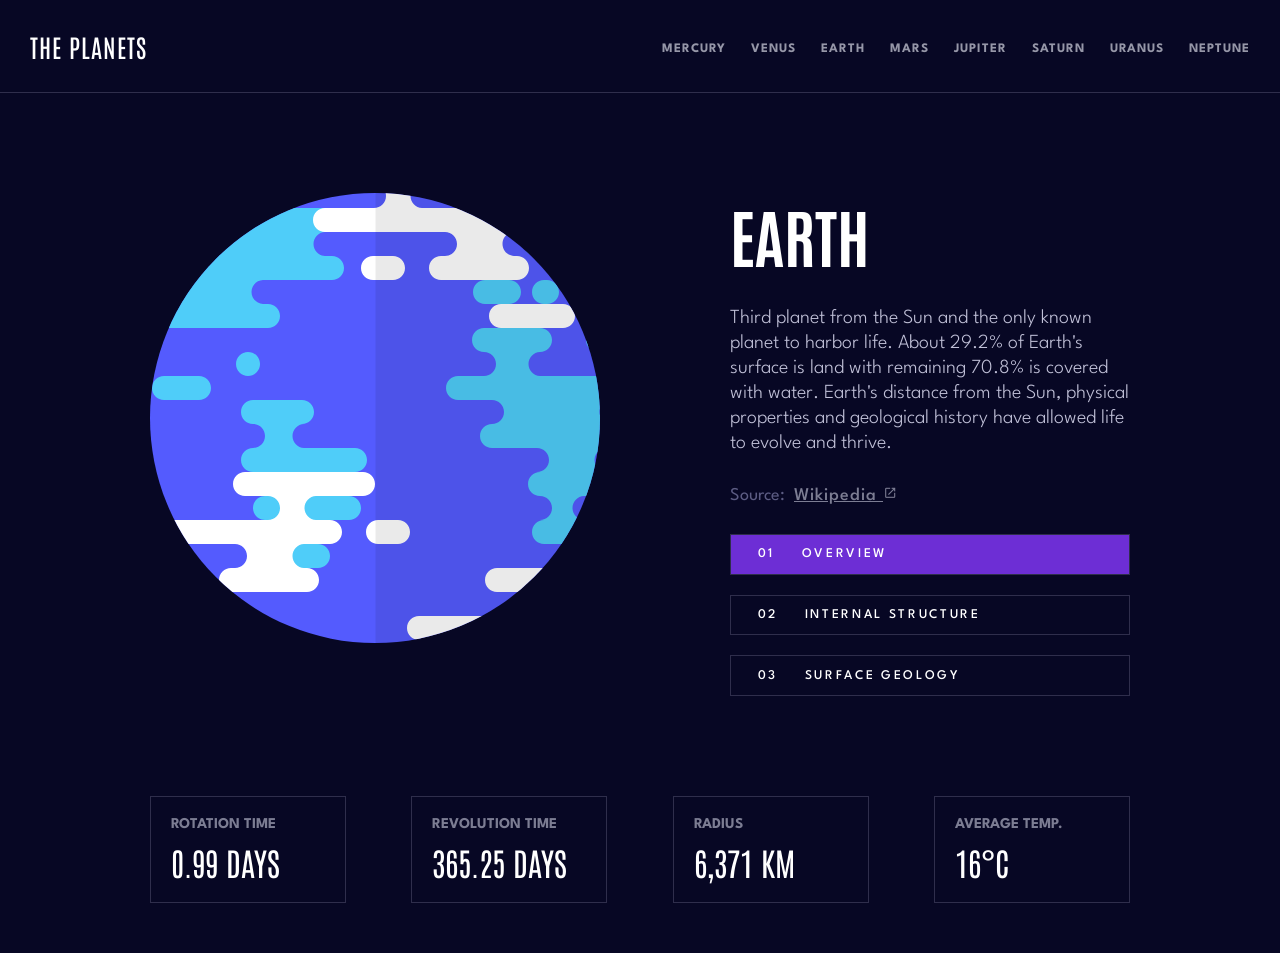
==== index.html @ 33c17516 "<feat>: finished main style" ====
<!DOCTYPE html>
<html lang="en">

<head>
  <meta charset="UTF-8">
  <meta name="viewport" content="width=device-width, initial-scale=1.0">
  <title>Planets</title>
  <link rel="stylesheet" href="assets/styles/index.css">
  <link rel="preconnect" href="https://fonts.googleapis.com">
  <link rel="preconnect" href="https://fonts.gstatic.com" crossorigin>
  <link
    href="https://fonts.googleapis.com/css2?family=Antonio:wght@100;200;300;400;500;600;700&family=Montserrat:wght@500;700&display=swap"
    rel="stylesheet">
  <link rel="preconnect" href="https://fonts.googleapis.com">
  <link rel="preconnect" href="https://fonts.gstatic.com" crossorigin>
  <link
    href="https://fonts.googleapis.com/css2?family=Antonio:wght@100;200;300;400;500;600;700&family=League+Spartan:wght@100;200;300;400;500;600;700;800;900&family=Montserrat:wght@500;700&display=swap"
    rel="stylesheet">
  <link href="https://fonts.googleapis.com/css2?family=Material+Symbols+Outlined" rel="stylesheet" />
  <script type="module" src="/scripts/index.js"></script>

</head>

<body>
  <header>
    <nav class="nav-container">
      <p class="home-link-logo"><a href="./">THE PLANETS</a></p>

      <ul class="list-container">
        <li class="list-item"><a href="planet/mercury.html">MERCURY</a></li>
        <li class="list-item"><a href="planet/venus.html">VENUS</a></li>
        <li class="list-item"><a href="planet/earth.html">EARTH</a></li>
        <li class="list-item"><a href="planet/mars.html">MARS</a></li>
        <li class="list-item"><a href="planet/jupiter.html">JUPITER</a></li>
        <li class="list-item"><a href="planet/saturn.html">SATURN</a></li>
        <li class="list-item"><a href="planet/uranus.html">URANUS</a></li>
        <li class="list-item"><a href="planet/neptune.html">NEPTUNE</a></li>
      </ul>

      <button id="hamburguer-menu" onclick="openMenu()">
        <span class="material-symbols-outlined white size-32">
          menu
        </span>
      </button>


    </nav>
    <section class="menu-overriding-page hide">
      <li class="list-item"><a href="planet/mercury.html">MERCURY</a></li>
      <li class="list-item"><a href="planet/venus.html">VENUS</a></li>
      <li class="list-item"><a href="planet/earth.html">EARTH</a></li>
      <li class="list-item"><a href="planet/mars.html">MARS</a></li>
      <li class="list-item"><a href="planet/jupiter.html">JUPITER</a></li>
      <li class="list-item"><a href="planet/saturn.html">SATURN</a></li>
      <li class="list-item"><a href="planet/uranus.html">URANUS</a></li>
      <li class="list-item"><a href="planet/neptune.html">NEPTUNE</a></li>
    </section>
  </header>

  <main class="planet-content-information">
    <section class="planet-informations-section">
      <picture class="image-container">
        <source srcset="mdn-logo.svg" type="image/svg" />
        <img src="/assets/planets/planet-earth.svg" />
      </picture>

      <div class="planet-main-informations-section">
        <section class="planet-description-informations">
          <h1 class="planet-title">EARTH</h1>

          <span class="current-description">
            Third planet from the Sun and the only known planet to harbor life. About 29.2% of Earth's surface is land
            with
            remaining 70.8% is covered with water. Earth's distance from the Sun, physical properties and geological
            history
            have
            allowed life to evolve and thrive.
          </span>

          <p class="source-text">Source:
            <a class="wikipedia-link" href="https://en.wikipedia.org/wiki/Earth" target="_blank">Wikipedia
              <span class="material-symbols-outlined size-12">
                open_in_new
              </span>
            </a>
          </p>
        </section>


        <section class="change-informations-container">
          <button class="information-button active-button">
            <span class="text-button">01</span>
            <span class="text-button">OVERVIEW</span>
          </button>
          <button class="information-button">
            <span class="text-button">02</span>
            <span class="text-button">INTERNAL STRUCTURE</span>
          </button>
          <button class="information-button">
            <span class="text-button">03</span>
            <span class="text-button">SURFACE GEOLOGY</span>
          </button>
        </section>

      </div>
    </section>

    <section class="cards-planet-information">
      <div class="card-information">
        <span class="card-title">
          ROTATION TIME
        </span>
        <span class="card-value">
          0.99 DAYS
        </span>
      </div>
      <div class="card-information">
        <span class="card-title">
          REVOLUTION TIME
        </span>
        <span class="card-value">
          365.25 DAYS
        </span>
      </div>
      <div class="card-information">
        <span class="card-title">
          RADIUS
        </span>
        <span class="card-value">
          6,371 KM
        </span>
      </div>
      <div class="card-information">
        <span class="card-title">
          AVERAGE TEMP.
        </span>
        <span class="card-value">
          16°C
        </span>
      </div>
    </section>
  </main>


</body>

</html>
---- assets/styles/index.css ----
/* Common styling */

* {
  margin: 0;
  padding: 0;
  box-sizing: border-box;
  font-family: 'Antonio', sans-serif;
  background-color: rgb(7, 7, 36);
}

html {
  font-size: 62.5%;
  color: white;
}

.nav-container {
  display: flex;
  justify-content: space-between;
  align-items: center;
  padding: 3em;
  border-bottom: 1px solid #2f2e4c;
}

.list-container {
  display: flex;
  gap: 2.5em;
}

.list-item {
  font-size: 1.3em;
}

.list-item > a {
  font-family: 'League Spartan', sans-serif;
  color: #9697a8;
}

.list-item > a:hover {
  color: #6D2ED3;
}

a {
  text-decoration: none;
  font-weight: 700;
  letter-spacing: 1px;
  transition: color .15s ease-out;
}

li {
  list-style-type: none;
}

.home-link-logo > a{
  font-size: 2.5em;
  font-weight: 500;
  letter-spacing: 1px;
  color: white;
}

.current-description {
  font-weight: 300;
  font-size: 2em;
  width: 20em;
  line-height: 1.25;
  color: #C1C1D8;
  font-family: 'League Spartan', sans-serif;
}

#hamburguer-menu {
  display: none;
  /* padding: 1em; */
  background-color: transparent;
  border: none;
  color: white;
}

#hamburguer-menu:hover {
  cursor: pointer;
}

.material-symbols-outlined.white.size-32{
  font-size: 3.2rem;
}

.material-symbols-outlined.size-12 {
  font-size: 0.8em;
}

.menu-overriding-page {
  flex-direction: column;
  position: absolute;
  background-color: rgb(7, 7, 36);
  padding: 2em;
  gap: 2em;
  width: 100%;
  height: 100vh;
}

.show {
  display: flex;
}

.hide {
  display: none;
}

.background-ative {
  color: white;
  background-color: #6F2ED4;
}

.planet-content-information {
  display: flex;
  flex-direction: column;
  gap: 10em;
  padding-top: 10em;
  padding-inline: 15em;
  padding-bottom: 5em;
}

.planet-main-informations-section {
  display: flex;
  flex-direction: column;
  gap: 3em;
}

.planet-description-informations {
  display: flex;
    flex-direction: column;
    gap: 3em;
}

.image-container {
  padding-left: 15em;
}

.planet-informations-section {
  display: flex;
    flex-direction: row;
    justify-content: space-between;
  gap: 3em;
}

.planet-title {
  font-size: 6.4em;
}

.source-text {
  display: flex;
  align-items: flex-end;
  gap: 0.5em;
  color: rgb(92, 92, 131);
  font-size: 1.8em;
  font-family: 'League Spartan', sans-serif;
}

.wikipedia-link {
  color: #7C7D93;
  font-family: 'League Spartan', sans-serif;
  font-weight: 500;
  text-decoration: underline;
}

.change-informations-container {
  display: flex;
  flex-direction: column;
  gap: 2em;
}

.information-button {
  display: flex;
  background-color: transparent;
  border: 1px solid #2f2e4c;
  padding-inline: 2em;
  padding-block: 1em;
  color: white;
  font-family: 'League Spartan', sans-serif;
  width: 100%;
  text-align: left;
  gap: 2em; 
}

.active-button {
  background-color: #6D2ED5;
}

.text-button {
  color: white;
  font-weight: 500;
  background-color: transparent;
  font-family: 'League Spartan', sans-serif;
  letter-spacing: 0.2em;
}

.cards-planet-information {
  display: flex;
  justify-content: space-between;
}

.card-information {
  display: flex;
  flex-direction: column;
  gap: 1em;
  width: 20%;
  background-color: transparent;
  border: 1px solid #2f2e4c;
  padding: 2em;
}

.card-title {
  color: #7C7D93;
  font-weight: bold;
  font-size: 1.5em;
  font-family: 'League Spartan', sans-serif;
}

.card-value {
  font-size: 3.2em;
}

/* Media queries */

@media (max-width: 1500px) {
  .image-container {
    padding-left: 0;
  }
}

@media (max-width: 1200px) {
  .nav-container {
    flex-direction: column;
    gap: 3.5em;
    
  }

  .list-container {
    flex-wrap: wrap;
    justify-content: center;
  }

  .image-container {
    display: flex;
    justify-content: center;
    margin-bottom: 10em;
  }

  .planet-informations-section {
    flex-direction: column;
  }

  .planet-main-informations-section {
    flex-direction: row;
  }

  .change-informations-container {
    align-self: center;
    width: 100%;
  }
  
}

@media (max-width: 900px) {
  .planet-content-information {
      padding-inline: 2em;
    }
  .planet-main-informations-section {
    flex-direction: column;
  }
  .current-description{
    width: 100%;
  }
  
}

@media (max-width: 768px) {
  .image-container>img {
      height: 30em;
      width: 30em;
    }
  .nav-container {
    flex-direction: row;
  }

  .list-container{
    display: none;
  }

  #hamburguer-menu {
    display: flex;
  }

  .change-informations-container {
    display: none;
  }
  .cards-planet-information {
    flex-direction: column;
  }
  .card-information {
    width: 100%;
    flex-direction: row;
    justify-content: space-between;
    align-items: center;
  }
}

@media (max-width: 500px) {
  .card-value {
    font-size: 1.6em;
  }
}
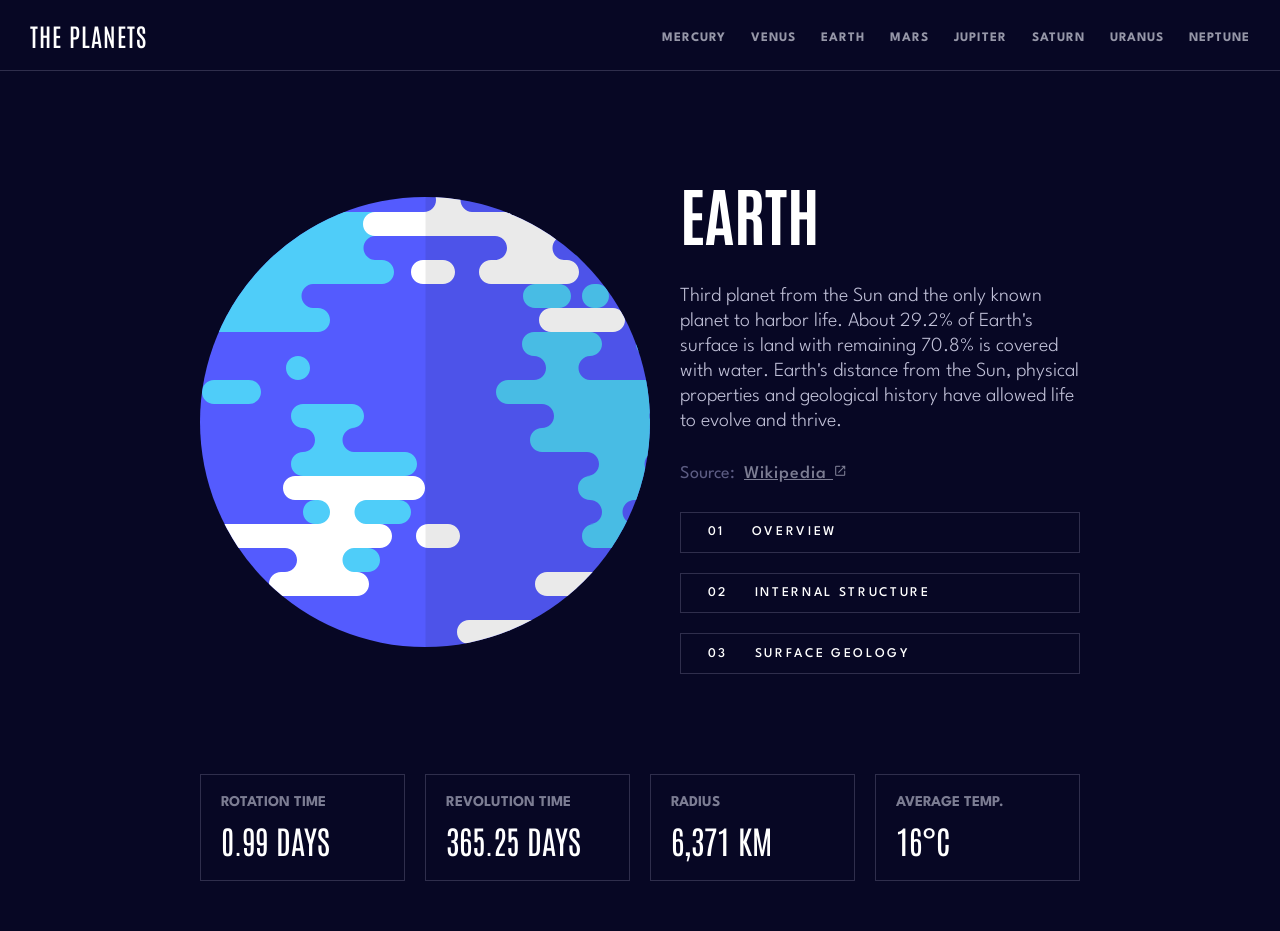
==== commit 6d9d543a: "<feat>: finished the static template for all planets and necessary animations" ====
--- a/index.html
+++ b/index.html
@@ -26,7 +26,7 @@
     <nav class="nav-container">
       <p class="home-link-logo"><a href="./">THE PLANETS</a></p>
 
-      <ul class="list-container">
+      <div class="list-container">
         <li class="list-item"><a href="planet/mercury.html">MERCURY</a></li>
         <li class="list-item"><a href="planet/venus.html">VENUS</a></li>
         <li class="list-item"><a href="planet/earth.html">EARTH</a></li>
@@ -35,7 +35,7 @@
         <li class="list-item"><a href="planet/saturn.html">SATURN</a></li>
         <li class="list-item"><a href="planet/uranus.html">URANUS</a></li>
         <li class="list-item"><a href="planet/neptune.html">NEPTUNE</a></li>
-      </ul>
+      </div>
 
       <button id="hamburguer-menu" onclick="openMenu()">
         <span class="material-symbols-outlined white size-32">
@@ -45,15 +45,43 @@
 
 
     </nav>
-    <section class="menu-overriding-page hide">
-      <li class="list-item"><a href="planet/mercury.html">MERCURY</a></li>
-      <li class="list-item"><a href="planet/venus.html">VENUS</a></li>
-      <li class="list-item"><a href="planet/earth.html">EARTH</a></li>
-      <li class="list-item"><a href="planet/mars.html">MARS</a></li>
-      <li class="list-item"><a href="planet/jupiter.html">JUPITER</a></li>
-      <li class="list-item"><a href="planet/saturn.html">SATURN</a></li>
-      <li class="list-item"><a href="planet/uranus.html">URANUS</a></li>
-      <li class="list-item"><a href="planet/neptune.html">NEPTUNE</a></li>
+    <section class="menu-overriding-page">
+      <li class="list-item">
+        <a href="planet/mercury.html">MERCURY</a>
+      </li>
+      <li class="list-item">
+        <a href="planet/venus.html">VENUS</a>
+      </li>
+      <li class="list-item">
+        <a href="planet/earth.html">EARTH</a>
+      </li>
+      <li class="list-item">
+        <a href="planet/mars.html">MARS</a>
+      </li>
+      <li class="list-item">
+        <a href="planet/jupiter.html">JUPITER</a>
+      </li>
+      <li class="list-item">
+        <a href="planet/saturn.html">SATURN</a>
+      </li>
+      <li class="list-item">
+        <a href="planet/uranus.html">URANUS</a>
+      </li>
+      <li class="list-item">
+        <a href="planet/neptune.html">NEPTUNE</a>
+      </li>
+    </section>
+
+    <section class="informations-mobile-tab">
+      <button class="select-tab active" onclick="selectTab('overview')">
+        <div class="tab">OVERVIEW</div>
+      </button>
+      <button class="select-tab" onclick="selectTab('structure')">
+        <div class="tab">STRUCTURE</div>
+      </button>
+      <button class="select-tab" onclick="selectTab('surface')">
+        <div class="tab">SURFACE</div>
+      </button>
     </section>
   </header>
 
@@ -88,15 +116,15 @@
 
 
         <section class="change-informations-container">
-          <button class="information-button active-button">
+          <button class="information-button active-button" onclick="selectDescriptionType('overview')">
             <span class="text-button">01</span>
             <span class="text-button">OVERVIEW</span>
           </button>
-          <button class="information-button">
+          <button class="information-button" onclick="selectDescriptionType('internal')">
             <span class="text-button">02</span>
             <span class="text-button">INTERNAL STRUCTURE</span>
           </button>
-          <button class="information-button">
+          <button class="information-button" onclick="selectDescriptionType('surface')">
             <span class="text-button">03</span>
             <span class="text-button">SURFACE GEOLOGY</span>
           </button>
--- a/assets/styles/index.css
+++ b/assets/styles/index.css
@@ -5,7 +5,6 @@
   padding: 0;
   box-sizing: border-box;
   font-family: 'Antonio', sans-serif;
-  background-color: rgb(7, 7, 36);
 }
 
 html {
@@ -13,11 +12,15 @@
   color: white;
 }
 
+html, body {
+  background-color: rgb(7, 7, 36);
+}
+
 .nav-container {
   display: flex;
   justify-content: space-between;
   align-items: center;
-  padding: 3em;
+  padding-inline: 3em;
   border-bottom: 1px solid #2f2e4c;
 }
 
@@ -28,15 +31,53 @@
 
 .list-item {
   font-size: 1.3em;
+  padding-block: 2em;
+  background-color: transparent;
+  position: relative;
+  
+}
+
+.list-item:nth-child(n)::before {
+  position: absolute;
+  inset: 0;
+  content: "";
+  display: block;
+  margin-inline: auto;
+  width: 10px;
+  height: 1px;
+  transition: all 200ms ease-in 20ms;
+}
+
+.list-item:nth-child(n):hover:before {
+  width: 100%;
+  background-color: #419EBB;
+}
+
+.list-item:nth-child(2n):hover:before {
+  background-color: #EDA249;
+}
+.list-item:nth-child(3n):hover:before {
+  background-color: #6F2ED4;
+}
+.list-item:nth-child(4n):hover:before {
+  background-color: #D83A34;
+}
+.list-item:nth-child(5n):hover:before {
+  background-color: #D86534;
+}
+.list-item:nth-child(6n):hover:before {
+  background-color: #B87D43;
+}
+.list-item:nth-child(7n):hover:before {
+  background-color: #1EC1A2;
+}
+.list-item:nth-child(8n):hover:before {
+  background-color: #2D68F0;
 }
 
 .list-item > a {
   font-family: 'League Spartan', sans-serif;
   color: #9697a8;
-}
-
-.list-item > a:hover {
-  color: #6D2ED3;
 }
 
 a {
@@ -68,7 +109,6 @@
 
 #hamburguer-menu {
   display: none;
-  /* padding: 1em; */
   background-color: transparent;
   border: none;
   color: white;
@@ -87,21 +127,24 @@
 }
 
 .menu-overriding-page {
-  flex-direction: column;
-  position: absolute;
-  background-color: rgb(7, 7, 36);
+  overflow: hidden;
+    -webkit-transition: all 500ms ease-in-out;
+    -moz-transition: all 500ms ease-in-out;
+    transition: all 500ms ease-in-out;
+    position: absolute;
+    height: 0;
+    z-index: 1;
+    display: flex;
+    flex-direction: column;
+    width: 100%;
+    padding: 0 2em;
+    gap: 2em;
+    background-color: rgb(7, 7, 36);
+}
+
+.show {
+  height: 35em;
   padding: 2em;
-  gap: 2em;
-  width: 100%;
-  height: 100vh;
-}
-
-.show {
-  display: flex;
-}
-
-.hide {
-  display: none;
 }
 
 .background-ative {
@@ -114,7 +157,7 @@
   flex-direction: column;
   gap: 10em;
   padding-top: 10em;
-  padding-inline: 15em;
+  padding-inline: 20em;
   padding-bottom: 5em;
 }
 
@@ -131,13 +174,19 @@
 }
 
 .image-container {
-  padding-left: 15em;
+  margin: auto;
+}
+.image-container > img {
+  position: relative;
+  max-width: 45em;
+  max-height: 45em;
+  animation: planet 500ms ease-in-out 100ms 1;
 }
 
 .planet-informations-section {
   display: flex;
     flex-direction: row;
-    justify-content: space-between;
+    justify-content: space-around;
   gap: 3em;
 }
 
@@ -170,18 +219,23 @@
 .information-button {
   display: flex;
   background-color: transparent;
-  border: 1px solid #2f2e4c;
+  border: 1px solid hsl(242, 25%, 24%);
   padding-inline: 2em;
   padding-block: 1em;
   color: white;
   font-family: 'League Spartan', sans-serif;
   width: 100%;
   text-align: left;
-  gap: 2em; 
+  gap: 2em;
+  transition: background-color 0.2s ease-in-out;
+}
+
+.information-button:hover {
+  cursor: pointer;
+  background-color: rgba(47, 46, 77, 0.5);
 }
 
 .active-button {
-  background-color: #6D2ED5;
 }
 
 .text-button {
@@ -194,6 +248,7 @@
 
 .cards-planet-information {
   display: flex;
+  gap: 2em;
   justify-content: space-between;
 }
 
@@ -201,7 +256,7 @@
   display: flex;
   flex-direction: column;
   gap: 1em;
-  width: 20%;
+  width: 100%;
   background-color: transparent;
   border: 1px solid #2f2e4c;
   padding: 2em;
@@ -216,6 +271,33 @@
 
 .card-value {
   font-size: 3.2em;
+}
+
+.informations-mobile-tab {
+  display: none;
+  border: 1px solid #2f2e4c;
+  justify-content: space-between;
+  padding-inline: 2em;
+}
+
+.select-tab {
+  border: none;
+  color: white;
+  width: 30%;
+  border-bottom: 5px solid transparent;
+  transition: border ease-in 0.2s;
+  background-color: transparent;
+}
+
+.tab {
+  font-family: 'League Spartan', sans-serif;
+  text-align: center;
+  padding-block: 2em calc(2em + 5px);
+  letter-spacing: 0.2em;
+  
+}
+
+.active {
 }
 
 /* Media queries */
@@ -268,21 +350,35 @@
   }
   .current-description{
     width: 100%;
+    text-align: justify;
+    text-justify: inter-word;
+  }
+  .image-container>img {
+    height: 70vw;
+    width: 70vw;
   }
   
 }
 
 @media (max-width: 768px) {
-  .image-container>img {
-      height: 30em;
-      width: 30em;
-    }
+  .planet-content-information {
+    gap: 2em;
+    padding-top: 5em;
+  }
+  .image-container {
+    margin-bottom: 2em;
+  }
   .nav-container {
     flex-direction: row;
+    padding: 3em;
   }
 
   .list-container{
     display: none;
+  }
+
+  .list-item {
+    padding-block: 0;
   }
 
   #hamburguer-menu {
@@ -301,10 +397,81 @@
     justify-content: space-between;
     align-items: center;
   }
+  .informations-mobile-tab {
+    display: flex;
+  }
+  .planet-title {
+    text-align: center;
+  }
+  .current-description {
+    text-align: center;
+  }
+  .source-text {
+    justify-content: center;
+  }
+  .image-container > img {
+    animation: planet-mobile 500ms ease-in-out 100ms 1;
+  }
 }
 
 @media (max-width: 500px) {
   .card-value {
     font-size: 1.6em;
   }
+}
+
+/* Animations */
+
+@keyframes planet {
+  0% {
+    visibility: hidden;
+    left: 20em;
+    opacity: 0%;
+  }
+
+  70% {
+    visibility: visible;
+    opacity: 70%;
+  }
+
+  100% {
+    left: 0;
+    opacity: 100%;
+  }
+}
+
+@keyframes planet-mobile {
+  0% {
+    visibility: hidden;
+      bottom: 5em;
+      opacity: 0%;
+  }
+    70% {
+      visibility: visible;
+      opacity: 70%;
+    }
+  
+    100% {
+      bottom: 0;
+      opacity: 100%;
+    }
+}
+
+@keyframes top-border-width {
+  0% {
+    width: 1em;
+  }
+  100% {
+    width: 100%;
+  }
+}
+
+@keyframes top-border-back {
+  0% {
+    width: 100%;
+  }
+
+  100% {
+    width: 0;
+  }
 }
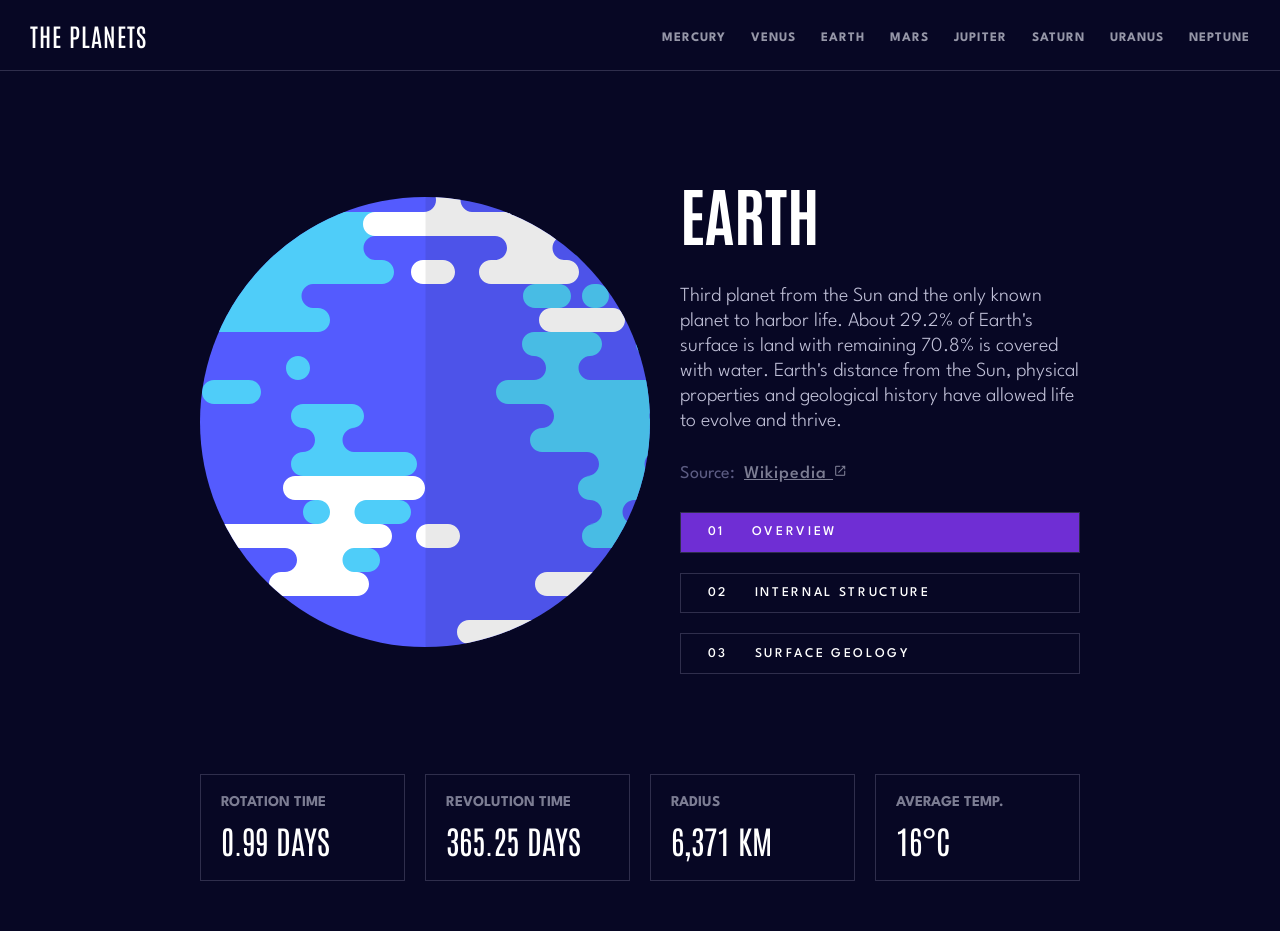
==== commit eac4a94c: "<fix>: removed forgotten canvas object" ====
--- a/index.html
+++ b/index.html
@@ -17,7 +17,8 @@
     href="https://fonts.googleapis.com/css2?family=Antonio:wght@100;200;300;400;500;600;700&family=League+Spartan:wght@100;200;300;400;500;600;700;800;900&family=Montserrat:wght@500;700&display=swap"
     rel="stylesheet">
   <link href="https://fonts.googleapis.com/css2?family=Material+Symbols+Outlined" rel="stylesheet" />
-  <script type="module" src="/scripts/index.js"></script>
+  <script type="module" src="scripts/index.js">
+  </script>
 
 </head>
 
@@ -89,7 +90,7 @@
     <section class="planet-informations-section">
       <picture class="image-container">
         <source srcset="mdn-logo.svg" type="image/svg" />
-        <img src="/assets/planets/planet-earth.svg" />
+        <img src="assets/images/planet-earth.svg" />
       </picture>
 
       <div class="planet-main-informations-section">
@@ -120,7 +121,7 @@
             <span class="text-button">01</span>
             <span class="text-button">OVERVIEW</span>
           </button>
-          <button class="information-button" onclick="selectDescriptionType('internal')">
+          <button class="information-button" onclick="selectDescriptionType('structure')">
             <span class="text-button">02</span>
             <span class="text-button">INTERNAL STRUCTURE</span>
           </button>
--- a/assets/styles/index.css
+++ b/assets/styles/index.css
@@ -4,7 +4,7 @@
   margin: 0;
   padding: 0;
   box-sizing: border-box;
-  font-family: 'Antonio', sans-serif;
+  font-family: 'Antonio', sans-serif;  
 }
 
 html {
@@ -16,7 +16,14 @@
   background-color: rgb(7, 7, 36);
 }
 
+#stars-background {
+  position: absolute;
+  z-index: 1;
+}
+
 .nav-container {
+  position: relative;
+  z-index: 2;
   display: flex;
   justify-content: space-between;
   align-items: center;
@@ -34,7 +41,6 @@
   padding-block: 2em;
   background-color: transparent;
   position: relative;
-  
 }
 
 .list-item:nth-child(n)::before {
@@ -43,10 +49,12 @@
   content: "";
   display: block;
   margin-inline: auto;
-  width: 10px;
+  width: 1px;
   height: 1px;
   transition: all 200ms ease-in 20ms;
 }
+
+
 
 .list-item:nth-child(n):hover:before {
   width: 100%;
@@ -133,7 +141,7 @@
     transition: all 500ms ease-in-out;
     position: absolute;
     height: 0;
-    z-index: 1;
+    z-index: 1000;
     display: flex;
     flex-direction: column;
     width: 100%;
@@ -153,6 +161,8 @@
 }
 
 .planet-content-information {
+  position: relative;
+  z-index: 2;
   display: flex;
   flex-direction: column;
   gap: 10em;
@@ -311,7 +321,8 @@
 @media (max-width: 1200px) {
   .nav-container {
     flex-direction: column;
-    gap: 3.5em;
+    gap: 1.5em;
+    padding-block: 1.5em;
     
   }
 
@@ -332,6 +343,11 @@
 
   .planet-main-informations-section {
     flex-direction: row;
+  }
+
+  .current-description {
+    width: 100%;
+    /* max-width: 20em; */
   }
 
   .change-informations-container {
@@ -350,6 +366,7 @@
   }
   .current-description{
     width: 100%;
+    max-width: 100%;
     text-align: justify;
     text-justify: inter-word;
   }
